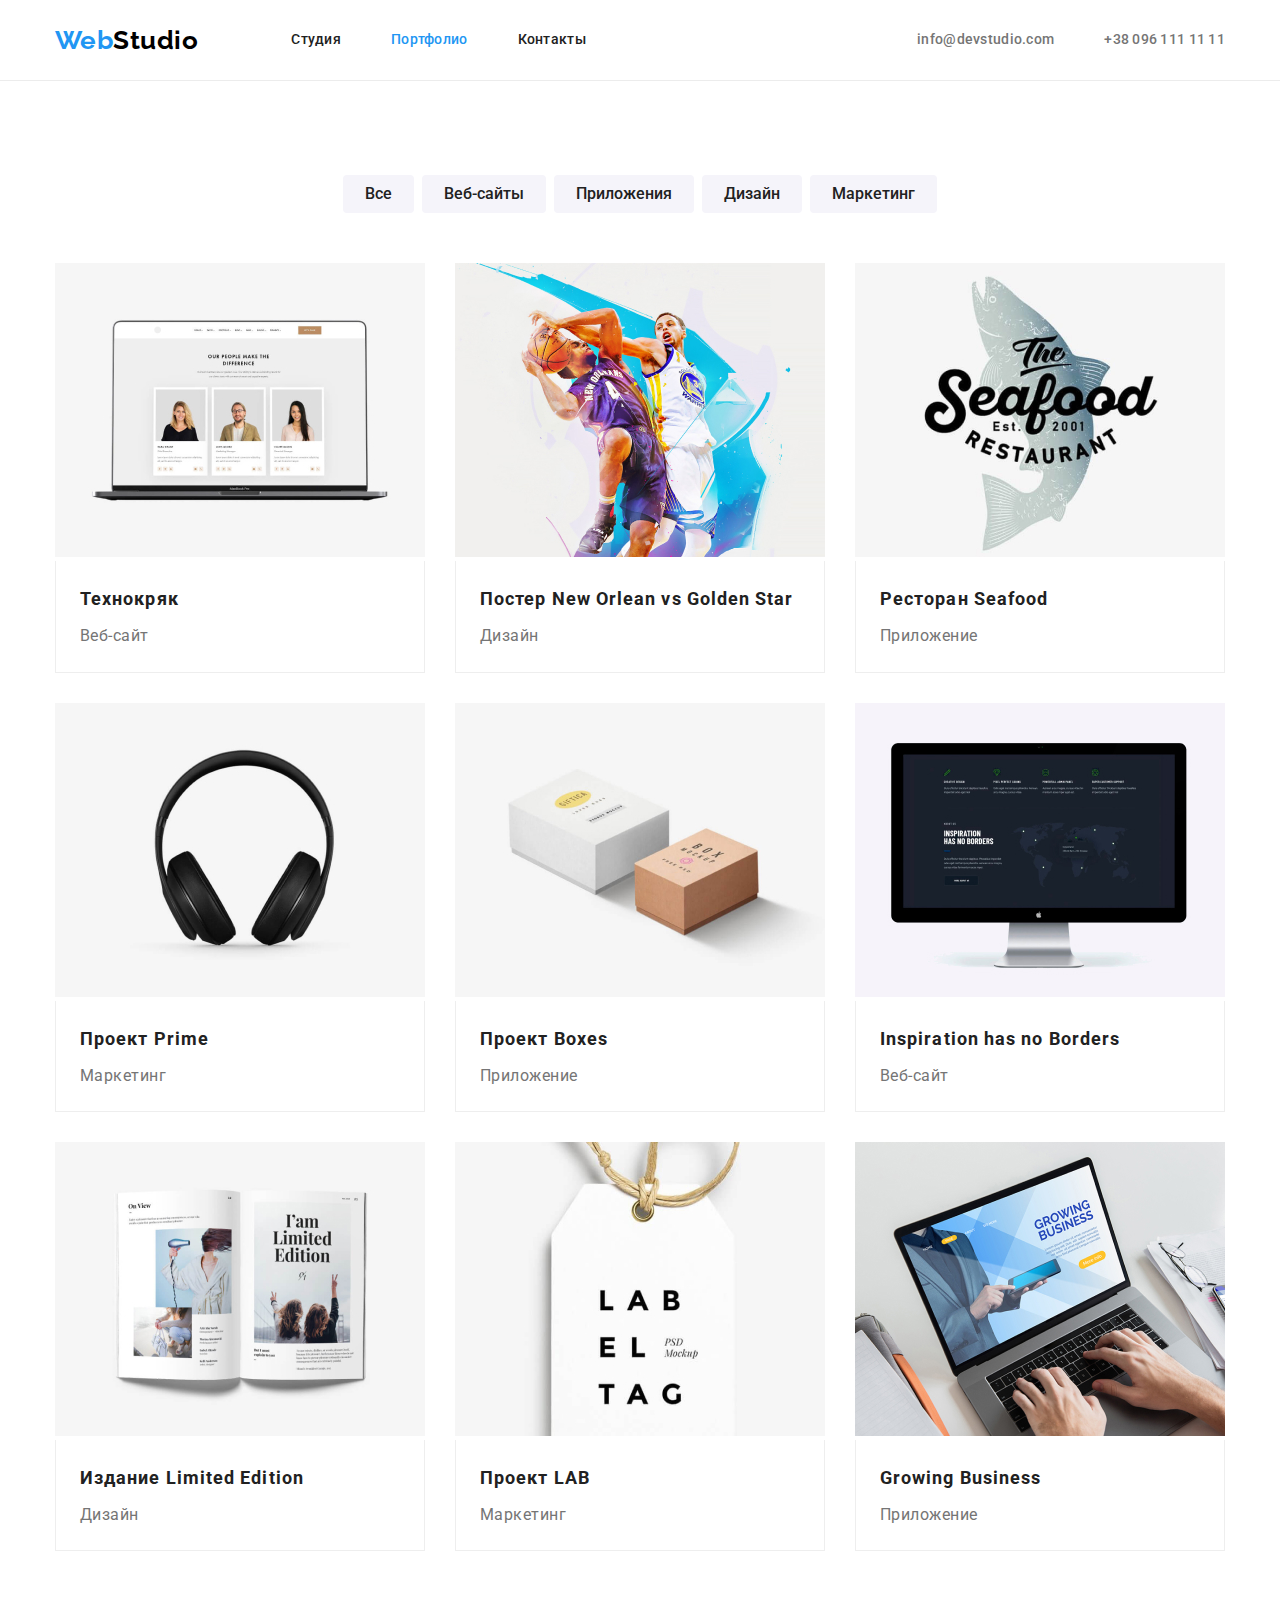
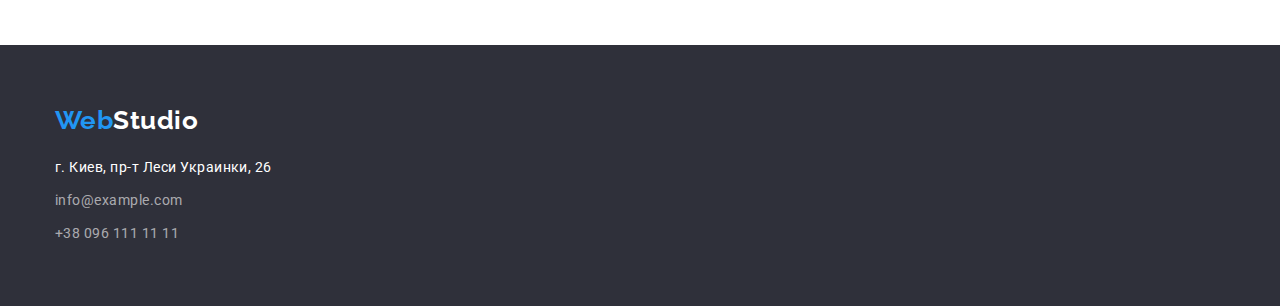
==== portfolio.html @ 1a6f0181 "Initial commit" ====
<!DOCTYPE html>
<html lang="ru">

<head>
    <meta charset="UTF-8">
    <meta http-equiv="X-UA-Compatible" content="IE=edge">
    <meta name="viewport" content="width=device-width, initial-scale=1.0">
    <title>WebStudio</title>
    <link rel="preconnect" href="https://fonts.googleapis.com">
    <link rel="preconnect" href="https://fonts.gstatic.com" crossorigin>
    <link
        href="https://fonts.googleapis.com/css2?family=Raleway:wght@700&family=Roboto:wght@400;500;700;900&display=swap"
        rel="stylesheet">
    <link rel="stylesheet"
        href="https://cdnjs.cloudflare.com/ajax/libs/modern-normalize/1.1.0/modern-normalize.min.css">
    <link rel="stylesheet" href="./css/styles.css">
</head>

<body class="page">
    <!--Шапка-->
    <header class="page-header">
        <div class="container nav">
            <nav class="main-nav">
                <a lang="en" href="./index.html" class="logo"><span class="logo-type">Web</span>Studio</a>
                <ul class="site-nav list">
                    <li class="item"><a href="./index.html" class="site-nav-link">Студия</a></li>
                    <li class="item"><a href="./portfolio.html" class="site-nav-link current">Портфолио</a></li>
                    <li class="item"><a href="" class="site-nav-link">Контакты</a></li>
                </ul>
            </nav>
            <ul class="contacts-nav list">
                <li class="item"><a lang="en" href="mailto:info@devstudio.com" class="contact">info@devstudio.com</a>
                </li>
                <li class="item"><a href="tel:+380961111111" class="contact">+38 096 111 11 11</a></li>
            </ul>
        </div>
    </header>
    <!-- Главный контент -->
    <main>
        <section class="portfolio">
            <div class="container works">
                <h1 class="portfolio-title" hidden>Портфолио</h1>
                <!-- Фильтр -->
                <ul class="filter list">
                    <li class="item"><button type="button" class="button-filter">Все</button></li>
                    <li class="item"><button type="button" class="button-filter">Веб-сайты</button></li>
                    <li class="item"><button type="button" class="button-filter">Приложения</button></li>
                    <li class="item"><button type="button" class="button-filter">Дизайн</button></li>
                    <li class="item"><button type="button" class="button-filter">Маркетинг</button></li>
                </ul>
                <!-- Проекты -->
                <ul class="projects list">
                    <li class="item">
                        <a class="projects-link" href="">
                            <img src="./images/portfolio/technoquack.jpg"
                                alt="Ноутбук с открытой веб-страницей Технокряк" width="370" class="photo">
                            <div class="item-name">
                                <h2 class="project-title">Технокряк</h2>
                            <p class="projects-direction">Веб-сайт</p>
                            </div>
                        </a>
                    </li>
                    <li class="item">
                        <a class="projects-link" href="">
                            <img src="./images/portfolio/poster.jpg" alt="Постер с двумя игроками НБА" width="370"
                                class="photo">
                            <div class="item-name">
                                <h2 class="project-title">Постер New Orlean vs Golden Star</h2>
                            <p class="projects-direction">Дизайн</p>
                            </div>
                        </a>
                    </li>
                    <li class="item">
                        <a class="projects-link" href="">
                            <img src="./images/portfolio/seafood.jpg" alt="Логотип ресторана seafood" width="370"
                                class="photo">
                            <div class="item-name">
                                <h2 class="project-title">Ресторан Seafood</h2>
                            <p class="projects-direction">Приложение</p>
                            </div>
                        </a>
                    </li>
                    <li class="item">
                        <a class="projects-link" href="">
                            <img src="./images/portfolio/prime.jpg" alt="Черные наушники" width="370" class="photo">
                            <div class="item-name">
                                <h2 class="project-title">Проект Prime</h2>
                            <p class="projects-direction">Маркетинг</p>
                            </div>
                        </a>
                    </li>
                    <li class="item">
                        <a class="projects-link" href="">
                            <img src="./images/portfolio/boxes.jpg" alt="Две картонные коробки" width="370"
                                class="photo">
                            <div class="item-name">
                                <h2 class="project-title">Проект Boxes</h2>
                            <p class="projects-direction">Приложение</p>
                            </div>
                        </a>
                    </li>
                    <li class="item">
                        <a class="projects-link" href="">
                            <img src="./images/portfolio/website.jpg" alt="Монитор с открытым сайтом" width="370"
                                class="photo">
                            <div class="item-name">
                                <h2 lang="en" class="project-title">Inspiration has no Borders</h2>
                            <p class="projects-direction">Веб-сайт</p>
                            </div>
                        </a>
                    </li>
                    <li class="item">
                        <a class="projects-link" href="">
                            <img src="./images/portfolio/magazine.jpg" alt="Раскрытый журнал" width="370" class="photo">
                            <div class="item-name">
                                <h2 class="project-title">Издание Limited Edition</h2>
                            <p class="projects-direction">Дизайн</p>
                            </div>
                        </a>
                    </li>
                    <li class="item">
                        <a class="projects-link" href="">
                            <img src="./images/portfolio/lab.jpg" alt="Бирка с названием проекта для компании LAB"
                                width="370" class="photo">
                            <div class="item-name">
                                <h2 class="project-title">Проект LAB</h2>
                            <p class="projects-direction">Маркетинг</p>
                            </div>
                        </a>
                    </li>
                    <li class="item">
                        <a class="projects-link" href="">
                            <img src="./images/portfolio/business.jpg" alt="Парень печатет на компьютере" width="370"
                                class="photo">
                            <div class="item-name">
                                <h2 lang="en" class="project-title">Growing Business</h2>
                            <p class="projects-direction">Приложение</p>
                            </div>
                        </a>
                    </li>
                </ul>
            </div>
        </section>
    </main>
    <!--Футер-->
    <footer class="footer">
        <div class="container">
            <a lang="en" href="./index.html" class="logo-footer"><span class="logo-type">Web</span>Studio</a>
            <address class="address">
                <ul class="address-list list">
                    <li class="item"><a href="https://goo.gl/maps/7h8aDrKKwfjGKreX9" target="_blank" rel="noopener noreferrer"
                            class="address-nav">г. Киев, пр-т
                            Леси Украинки, 26</a> </li>
                    <li class="item"><a href="mailto:info@devstudio.com" class="contact-footer mail">info@example.com</a> </li>
                    <li class="item"><a href="tel:+380961111111" class="contact-footer">+38 096 111 11 11</a> </li>
                </ul>
            </address>
        </div>
    </footer>
</body>

</html>
---- css/styles.css ----
:root {
    --primary-text-color: #757575;
    --text-title-color: #212121;
    --accent-color: #2196F3;
    --primary-bg-color: #FFFFFF;
}

/* Styles for index.html */

.page {
    background-color: var(--primary-bg-color);
    color: var(--primary-text-color);
    font-family: Roboto, sans-serif;
    letter-spacing: 0.03em;
}

.list {
    list-style: none;
    margin-top: 0;
    margin-bottom: 0;
    padding: 0;
}

/* Page Header */

.container {
    width: 1200px;
    margin: 0 auto;
    padding: 0 15px;
}

/* Logo */

.logo {
    color: #000000;
    font-family: Raleway, sans-serif;
    font-weight: 700;
    font-size: 26px;
    line-height: 1.19;
    text-decoration: none;
}

.logo-type {
    color: var(--accent-color);
}

/* Site-nav */
.page-header {
    border-bottom: 1px solid #ECECEC;
}

.container.nav {
    display: flex;
    align-items: center;
}

.main-nav {
    display: flex;
    align-items: center;
}

.main-nav .logo {
    margin-right: 93px;
}

.site-nav {
    display: flex;
}

.site-nav .item:not(:last-child) {
    margin-right: 50px;
}

.site-nav-link {
    display: block;
    padding-top: 32px;
    padding-bottom: 32px;

    color: var(--text-title-color);
    font-weight: 500;
    font-size: 14px;
    line-height: 1.14;
    letter-spacing: 0.02em;
    text-decoration: none;
}

.site-nav-link:hover,
.site-nav-link:focus {
    color: var(--accent-color);
}

.site-nav-link.current {
    color: var(--accent-color);
}

/* Contacts-nav */
.contacts-nav {
    display: flex;
    margin-left: auto;
}

.contacts-nav .item+.item {
    margin-left: 50px;
}

.contacts-nav .contact {
    display: block;
    padding-top: 32px;
    padding-bottom: 32px;

    color: var(--primary-text-color);
    font-weight: 500;
    font-size: 14px;
    line-height: 1.14;
    letter-spacing: 0.02em;
    text-decoration: none;
}

.contacts-nav .contact:hover,
.contacts-nav .contact:focus {
    color: var(--accent-color);
}

/* Hero */

.hero {
    background-color: #2F303A;
    padding-top: 200px;
    padding-bottom: 200px;
}

.hero-title {
    margin-top: 0;
    margin-bottom: 30px;

    color: #ffffff;
    font-weight: 900;
    font-size: 44px;
    line-height: 1.36;
    text-align: center;
    letter-spacing: 0.06em;
    text-transform: uppercase;
}

.button-hero {
    margin: 0 auto;
    display: inline-block;
    min-width: 200px;
    min-height: 50px;
    border-width: 0;
    border-radius: 4px;
    padding: 10px 32px;

    background: #2196F3;
    color: #FFFFFF;
    box-shadow: 0px 4px 4px rgba(0, 0, 0, 0.15);
    font-family: inherit;
    font-weight: 700;
    font-size: 16px;
    line-height: 1.88;
    display: flex;
    align-items: center;
    text-align: center;
    letter-spacing: 0.06em;
}


.section-title {
    margin-top: 0;
    margin-bottom: 30px;

    color: var(--text-title-color);
    font-weight: 700;
    font-size: 36px;
    line-height: 1.17;
    text-align: center;
}

/* Features */

.section.features {
    padding-top: 94px;
    padding-bottom: 94px;
}
.features-list {
    display: flex;
}

.features-list .item {
    width: calc((100%-90px)/4);
}

.features-list .item:not(:last-child) {
    margin-right: 30px;
}

.features .title {
    margin-top: 0;
    margin-bottom: 10px;

    color: var(--text-title-color);
    font-weight: 700;
    font-size: 14px;
    line-height: 1.14;
    text-transform: uppercase;
}

.features-text {
    margin-top: 0;
    margin-bottom: 0%;

    font-size: 14px;
    line-height: 1.71;
}

/* Abilities */

.section.abilities {
    padding-bottom: 94px;
}
.abilities-list {
    display: flex;
}

.abilities-list .item:not(:last-child) {
    margin-right: 30px;
}

/* Team */

.section.team {
    padding-top: 94px;
    padding-bottom: 94px;
    background-color: #F5F4FA;
}

.team-list {
    display: flex;
}

.team-list .item {
    background-color: var(--primary-bg-color);
    box-shadow: 0px 1px 3px rgba(0, 0, 0, 0.12),
        0px 1px 1px rgba(0, 0, 0, 0.14),
        0px 2px 1px rgba(0, 0, 0, 0.2);
    border-radius: 0px 0px 4px 4px;
}

.team-list .item:not(:last-child) {
    margin-right: 30px;
}

.team-list .item-name {
    display: block;
    padding-top: 30px;
    padding-bottom: 30px;
}
.team-list .title {
    margin-top: 0;
    margin-bottom: 10px;

    color: var(--text-title-color);
    font-weight: 500;
    font-size: 16px;
    line-height: 1.19;
    text-align: center;
}

.team-list .profession {
    margin-top: 0;
    margin-bottom: 0;

    font-size: 16px;
    line-height: 1.19;
    text-align: center;
}

/* Footer */

.footer {
    padding-top: 60px;
    padding-bottom: 60px;
    background-color: #2F303A;
}

.logo-footer {
    display: inline-block;
    margin-bottom: 20px;

    color: #ffffff;
    font-family: Raleway, sans-serif;
    font-weight: 700;
    font-size: 26px;
    line-height: 1.19;
    text-decoration: none;
}

.address {
    font-style: normal;
}

.address-list .item:not(:last-child) {
    margin-bottom: 9px;
}
.address-nav {
    color: #ffffff;
    font-size: 14px;
    line-height: 1.71;
    text-decoration: none;
}

.contact-footer {
    color: rgba(255, 255, 255, 0.6);
    font-size: 14px;
    line-height: 1.71;
    text-decoration: none;
}

.footer .contact-footer:hover,
.footer .contact-footer:focus {
    color: var(--accent-color);
}

/* Styles for portfolio.html */

.portfolio {
    padding-top: 94px;
    padding-bottom: 94px;
}

.filter {
    display: flex;
    margin-bottom: 50px;
    justify-content: center;
}

.filter .item:not(:last-child) {
    margin-right: 8px;
}

.projects {
    display: flex;
    flex-wrap: wrap;
}

.projects .item {
    width: 370px;
    margin-right: 30px;
    margin-bottom: 30px;
}
.projects .item-name {
    padding-left: 24px;
    padding-top: 20px;
    padding-bottom: 20px;
    padding-right: 24px;

    border-bottom: 1px solid #EEEEEE;
    border-left: 1px solid #EEEEEE;
    border-right: 1px solid #EEEEEE;    
}

.projects .item:nth-child(3n) {
    margin-right: 0;
}

.projects .item:nth-last-child(-n+3) {
    margin-bottom: 0;
}

.portfolio-title,
.project-title {
    margin-top: 0;
    margin-bottom: 4px;

    color: var(--text-title-color);
    font-weight: 700;
    font-size: 18px;
    line-height: 2;
    letter-spacing: 0.06em;
    text-decoration: none;
}

.projects-link {
    color: var(--primary-text-color);
    text-decoration: none;
}

.projects-direction {
    margin-top: 0;
    margin-bottom: 0;

    font-size: 16px;
    line-height: 1.88;
}

.button-filter {
    display: inline-block;
    padding: 6px 22px;
    min-height: 38px;
    border-width: 0;
    border-radius: 4px;

    background-color: #F5F4FA;
    color: var(--text-title-color);
    font-family: inherit;
    font-weight: 500;
    font-size: 16px;
    line-height: 1.63;
    text-align: center;
}

.button-filter:hover,
.button-filter:focus,
.button-filter:active {
    background-color: var(--accent-color);
    color: #ffffff;
    box-shadow: 0px 3px 1px rgba(0, 0, 0, 0.1),
        0px 1px 2px rgba(0, 0, 0, 0.08),
        0px 2px 2px rgba(0, 0, 0, 0.12);
}
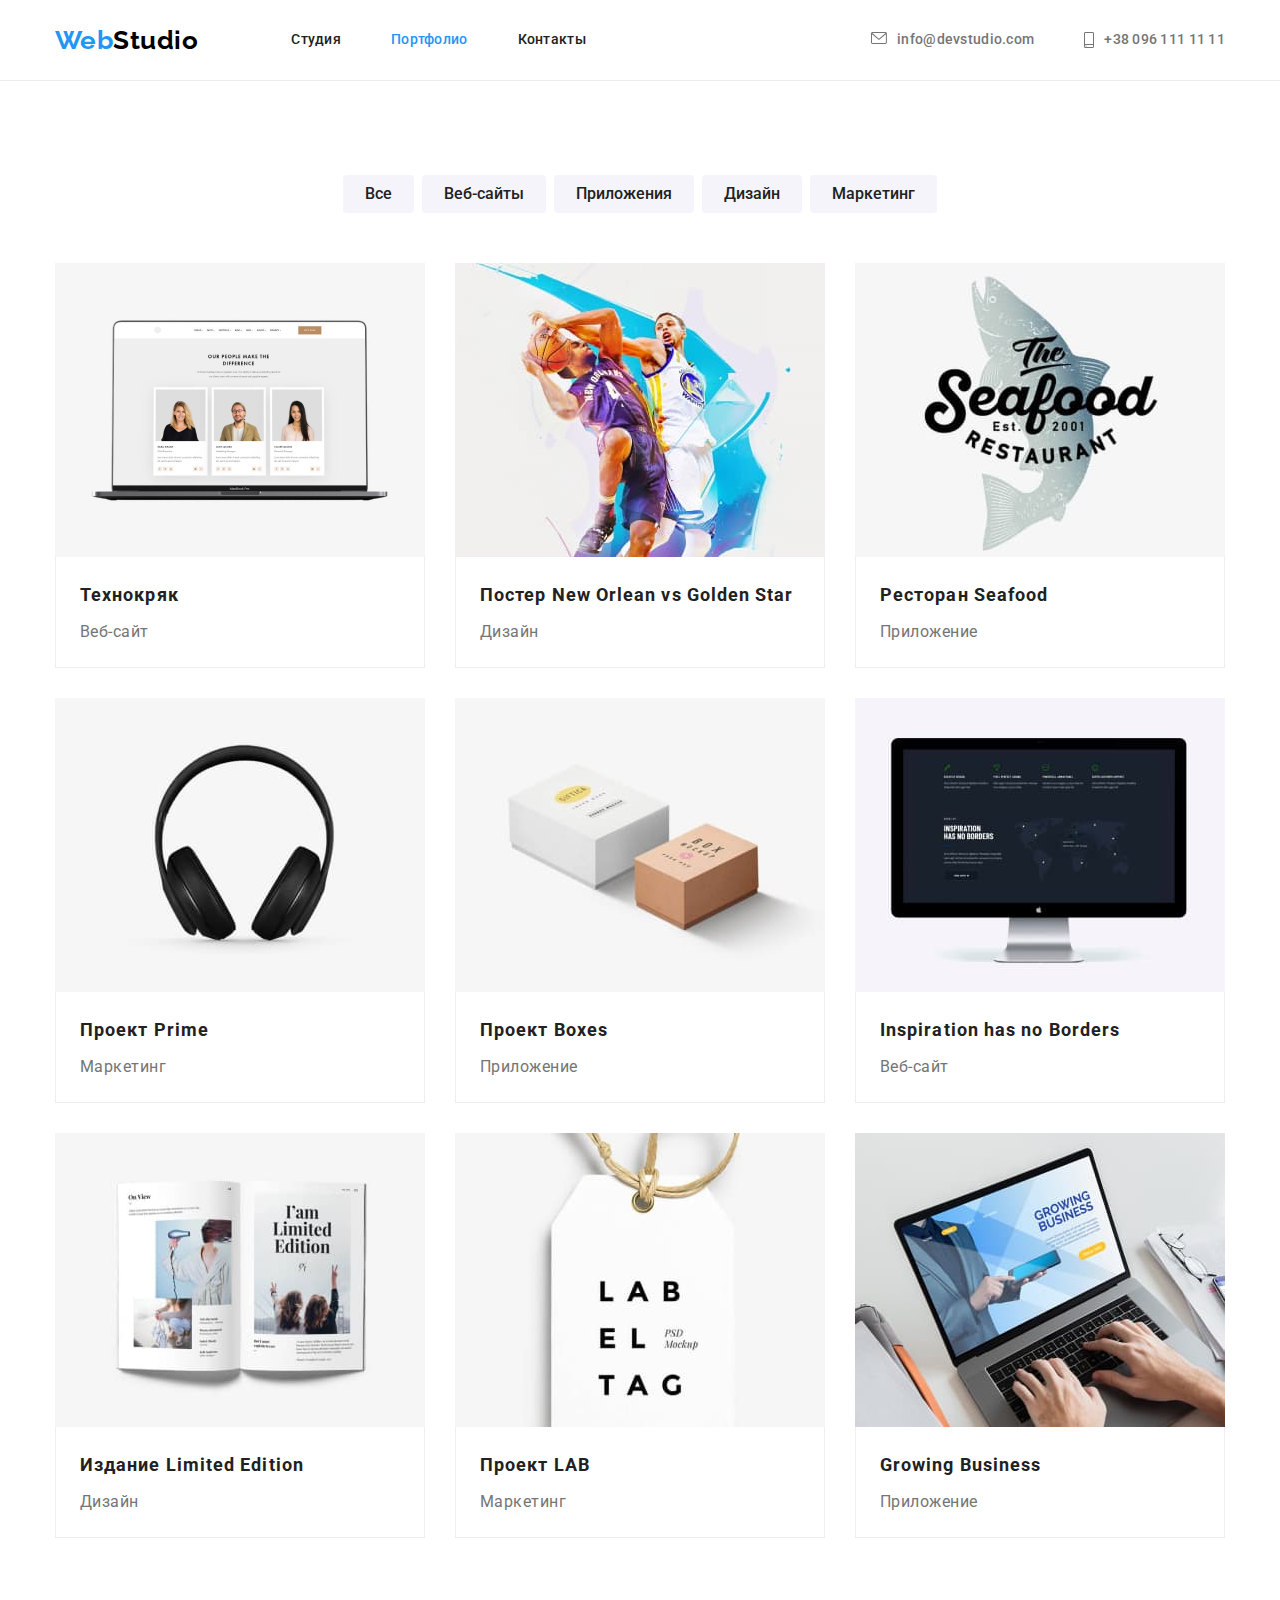
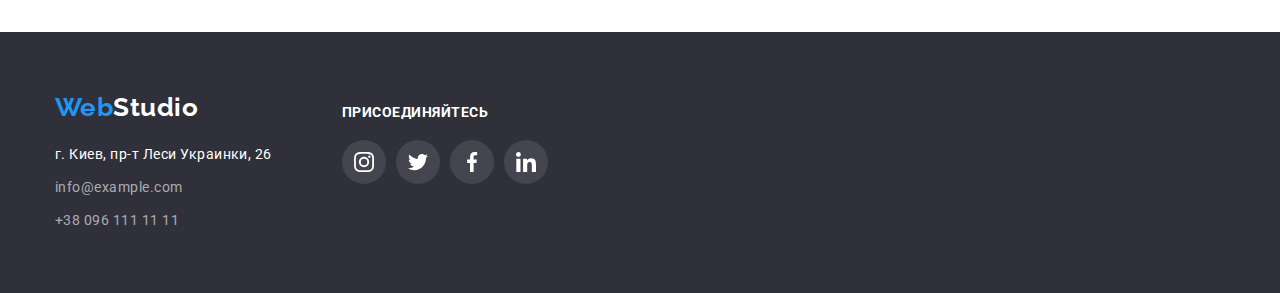
==== commit c80d19cd: "Добавил векторную графику" ====
--- a/portfolio.html
+++ b/portfolio.html
@@ -29,9 +29,20 @@
                 </ul>
             </nav>
             <ul class="contacts-nav list">
-                <li class="item"><a lang="en" href="mailto:info@devstudio.com" class="contact">info@devstudio.com</a>
+                <li class="item">
+                    <a lang="en" href="mailto:info@devstudio.com" class="contact">
+                        <svg class="contact-icon">
+                            <use href="./images/sprite.svg#icon-letter"></use>
+                        </svg>info@devstudio.com
+                    </a>
                 </li>
-                <li class="item"><a href="tel:+380961111111" class="contact">+38 096 111 11 11</a></li>
+                <li class="item">
+                    <a href="tel:+380961111111" class="contact">
+                        <svg class="contact-icon tel">
+                            <use href="./images/sprite.svg#icon-smartphone"></use>
+                        </svg>+38 096 111 11 11
+                    </a>
+                </li>
             </ul>
         </div>
     </header>
@@ -143,20 +154,56 @@
         </section>
     </main>
     <!--Футер-->
-    <footer class="footer">
-        <div class="container">
-            <a lang="en" href="./index.html" class="logo-footer"><span class="logo-type">Web</span>Studio</a>
-            <address class="address">
-                <ul class="address-list list">
-                    <li class="item"><a href="https://goo.gl/maps/7h8aDrKKwfjGKreX9" target="_blank" rel="noopener noreferrer"
-                            class="address-nav">г. Киев, пр-т
-                            Леси Украинки, 26</a> </li>
-                    <li class="item"><a href="mailto:info@devstudio.com" class="contact-footer mail">info@example.com</a> </li>
-                    <li class="item"><a href="tel:+380961111111" class="contact-footer">+38 096 111 11 11</a> </li>
-                </ul>
-            </address>
-        </div>
-    </footer>
+        <footer class="footer">
+            <div class="container">
+                <div class="footer-adress">
+                    <a lang="en" href="./index.html" class="logo-footer"><span class="logo-type">Web</span>Studio</a>
+                    <address class="address">
+                        <ul class="address-list list">
+                            <li class="item"><a href="https://goo.gl/maps/7h8aDrKKwfjGKreX9" target="_blank"
+                                    rel="noopener noreferrer" class="address-nav">г. Киев, пр-т
+                                    Леси Украинки, 26</a> </li>
+                            <li class="item"><a href="mailto:info@devstudio.com"
+                                    class="contact-footer mail">info@example.com</a> </li>
+                            <li class="item"><a href="tel:+380961111111" class="contact-footer">+38 096 111 11 11</a> </li>
+                        </ul>
+                    </address>
+                </div>
+                <div class="social-footer">
+                    <h2 class="title">присоединяйтесь</h2>
+                    <ul class="link-footer list">
+                        <li class="link-item">
+                            <a class="link" href="https://www.instagram.com/" target="_blank" rel="noopener noreferrer">
+                                <svg class="link-icon">
+                                    <use href="./images/sprite.svg#icon-instagram"></use>
+                                </svg>
+                            </a>
+                        </li>
+                        <li class="link-item">
+                            <a class="link" href="https://twitter.com/" target="_blank" rel="noopener noreferrer">
+                                <svg class="link-icon">
+                                    <use href="./images/sprite.svg#icon-twitter"></use>
+                                </svg>
+                            </a>
+                        </li>
+                        <li class="link-item">
+                            <a class="link" href="https://facebook.com/" target="_blank" rel="noopener noreferrer">
+                                <svg class="link-icon">
+                                    <use href="./images/sprite.svg#icon-facebook"></use>
+                                </svg>
+                            </a>
+                        </li>
+                        <li class="link-item">
+                            <a class="link" href="https://www.linkedin.com/" target="_blank" rel="noopener noreferrer">
+                                <svg class="link-icon">
+                                    <use href="./images/sprite.svg#icon-linkedin"></use>
+                                </svg>
+                            </a>
+                        </li>
+                    </ul>
+                </div>
+            </div>
+        </footer>
 </body>
 
 </html>--- a/css/styles.css
+++ b/css/styles.css
@@ -104,7 +104,7 @@
 }
 
 .contacts-nav .contact {
-    display: block;
+    display: flex;
     padding-top: 32px;
     padding-bottom: 32px;
 
@@ -121,12 +121,33 @@
     color: var(--accent-color);
 }
 
+.contact-icon {
+    width: 16px;
+    height: 12px;
+    margin-right: 10px;
+    fill: currentColor;
+}
+.contact-icon.tel {
+    width: 10px;
+    height: 16px;
+}
 /* Hero */
 
 .hero {
-    background-color: #2F303A;
+    max-width: 1600px;
+    height: 600px;
+    margin-left: auto;
+    margin-right: auto;
     padding-top: 200px;
     padding-bottom: 200px;
+
+    background-color: #2F303A;
+    background-image: linear-gradient(to right, 
+        rgba(47, 48, 58, 0.4), rgba(47, 48, 58, 0.4)),
+        url(../images/hero/meeting.jpg);
+    background-repeat: no-repeat;
+    background-size: cover;
+    background-position: center;
 }
 
 .hero-title {
@@ -194,6 +215,23 @@
     margin-right: 30px;
 }
 
+.features-icon-bg {
+    display: block;
+    height: 120px;
+    margin-bottom: 30px;
+    padding-top: 25px;
+    padding-bottom: 25px;
+    text-align: center;
+
+    background-color: #F5F4FA;
+    border-radius: 4px;
+
+}
+
+.features-list .icon {
+    width: 70px;
+    height: 70px;
+}
 .features .title {
     margin-top: 0;
     margin-bottom: 10px;
@@ -253,7 +291,7 @@
 .team-list .item-name {
     display: block;
     padding-top: 30px;
-    padding-bottom: 30px;
+    padding-bottom: 16px;
 }
 .team-list .title {
     margin-top: 0;
@@ -275,6 +313,74 @@
     text-align: center;
 }
 
+.social-links {
+    display: flex;
+    padding-bottom: 30px;
+    justify-content: center;
+}
+.social-links .link {
+    display: flex;
+    width: 44px;
+    height: 44px;
+    border-radius: 50%;
+    color: #AFB1B8;
+}
+.social-links .link-item:not(:last-child) {
+    margin-right: 10px;
+}
+
+.social-links .link:hover {
+    background-color: var(--accent-color);
+    color: var(--primary-bg-color);
+}
+.social-links .link-icon {
+    width: 20px;
+    height: 20px;
+    fill: currentColor;
+    margin: auto;
+}
+
+/* Clients */
+
+.section.clients {
+    padding-top: 94px;
+    padding-bottom: 94px;
+}
+
+.clients-list {
+    display: flex;
+}
+
+.client-link {
+    display: block;
+    width: 170px;
+    padding-left: 32px;
+    padding-top: 16px;
+    padding-bottom: 16px;
+    padding-right: 32px;
+
+    border: 1px solid #AFB1B8;
+    border-radius: 4px;
+    color: #AFB1B8;
+}
+
+.clients-list .client-item:not(:last-child) {
+    margin-right: 30px;
+}
+
+.client-link a {
+    display: block;
+}
+.client-link:hover,
+.client-link:focus {
+    border-color: var(--accent-color);
+    color: var(--accent-color);
+}
+.client-icon {
+    width: 106px;
+    height: 60px;
+    fill: currentColor;
+}
 /* Footer */
 
 .footer {
@@ -282,7 +388,13 @@
     padding-bottom: 60px;
     background-color: #2F303A;
 }
-
+.footer .container {
+    display: flex;
+}
+
+.footer-adress {
+    margin-right: 70px;
+}
 .logo-footer {
     display: inline-block;
     margin-bottom: 20px;
@@ -321,6 +433,48 @@
     color: var(--accent-color);
 }
 
+.social-footer {
+    padding-top: 12px;
+    padding-bottom: 40px;
+}
+.social-footer .title {
+    margin-top: 0;
+    margin-bottom: 20px;
+    font-family: 'Roboto';
+    font-weight: 700;
+    font-size: 14px;
+    line-height: 16px;
+    text-transform: uppercase;
+    
+    color: #FFFFFF;
+}
+.link-footer {
+    display: flex;
+}
+
+.link-footer .link {
+    display: flex;
+    width: 44px;
+    height: 44px;
+    border-radius: 50%;
+    background-color: rgba(255, 255, 255, 0.1);;
+    color: var(--primary-bg-color);
+}
+
+.link-footer .link-item:not(:last-child) {
+    margin-right: 10px;
+}
+
+.link-footer .link:hover,
+.link-footer .link:focus {
+    background-color: var(--accent-color);
+}
+.link-footer .link-icon {
+    width: 20px;
+    height: 20px;
+    fill: currentColor;
+    margin: auto;
+}
 /* Styles for portfolio.html */
 
 .portfolio {
@@ -383,6 +537,16 @@
 .projects-link {
     color: var(--primary-text-color);
     text-decoration: none;
+}
+.projects .photo {
+    display: block;
+}
+
+.projects .item:hover,
+.projects .item:focus {
+    box-shadow: 0px 1px 1px rgba(0, 0, 0, 0.12),
+    0px 4px 4px rgba(0, 0, 0, 0.06),
+    1px 4px 6px rgba(0, 0, 0, 0.16);
 }
 
 .projects-direction {
@@ -407,6 +571,7 @@
     font-size: 16px;
     line-height: 1.63;
     text-align: center;
+    cursor: pointer;
 }
 
 .button-filter:hover,
@@ -417,4 +582,4 @@
     box-shadow: 0px 3px 1px rgba(0, 0, 0, 0.1),
         0px 1px 2px rgba(0, 0, 0, 0.08),
         0px 2px 2px rgba(0, 0, 0, 0.12);
-}+}
